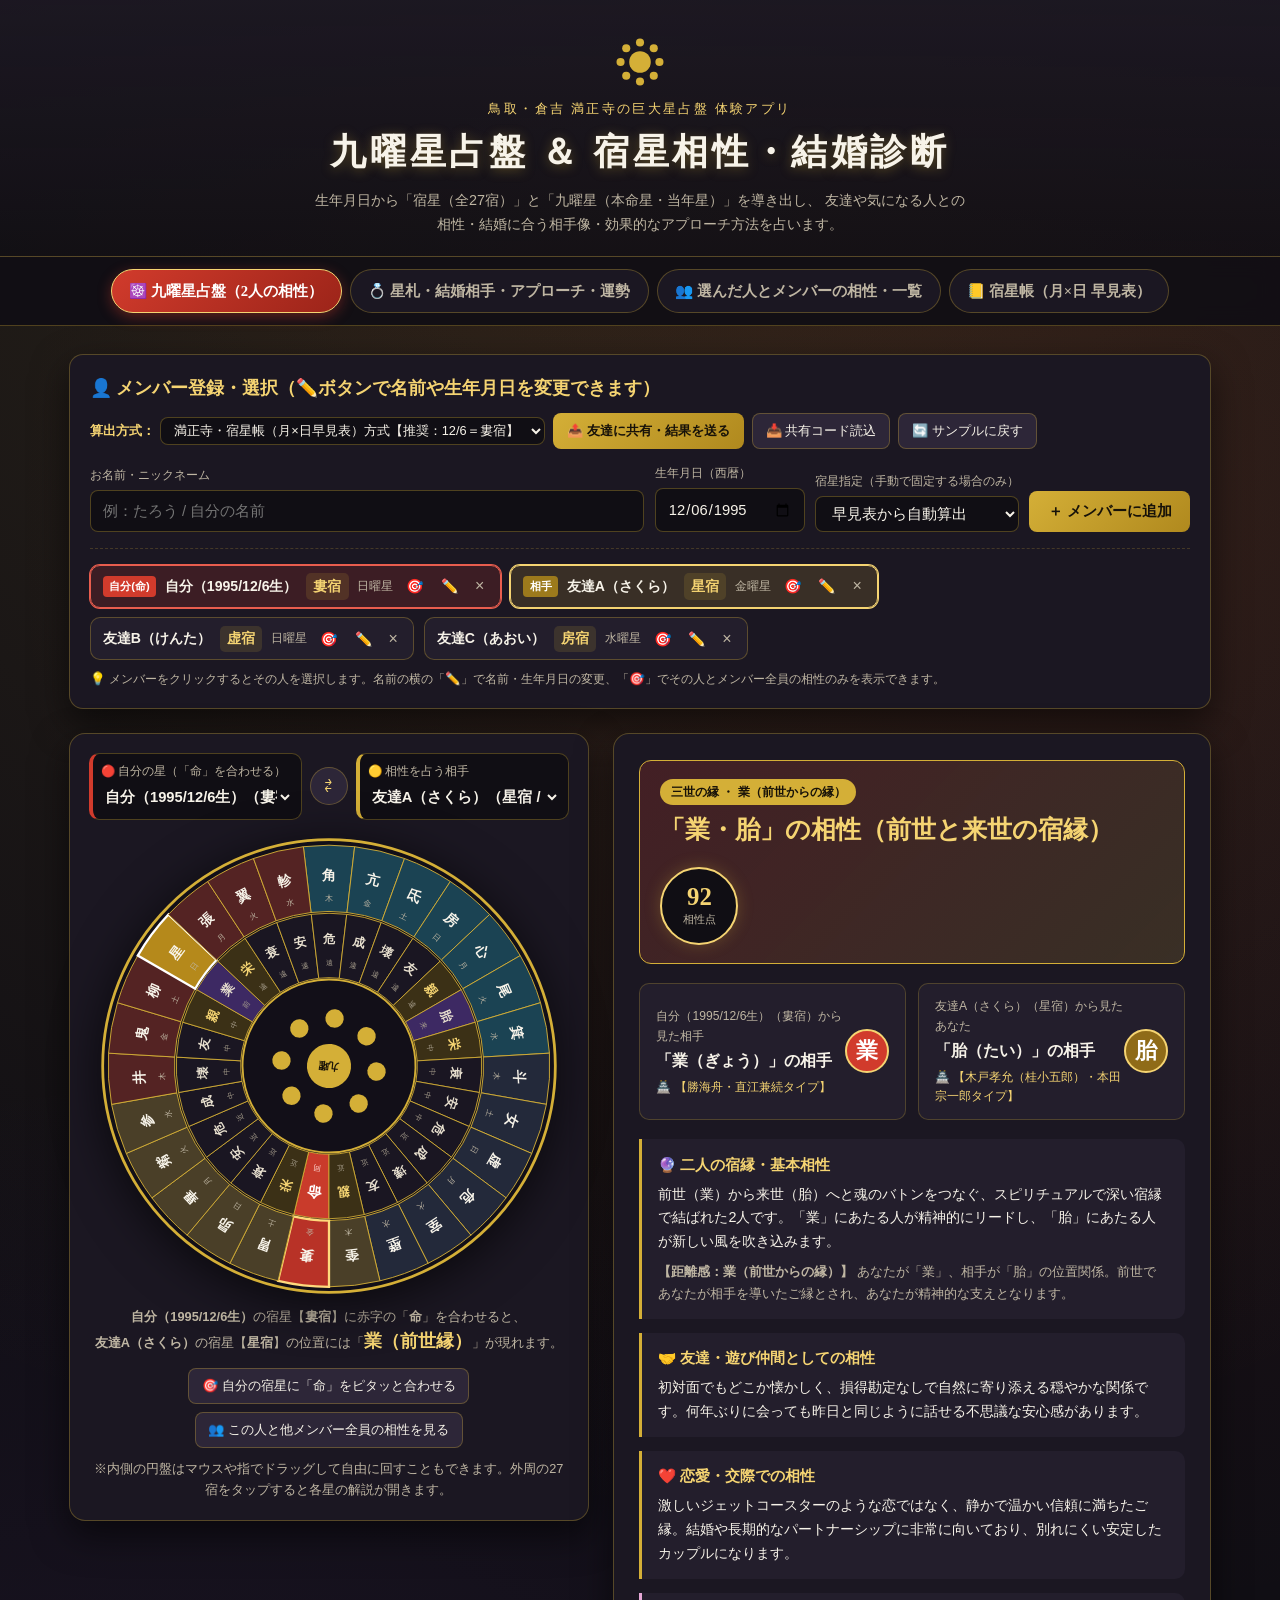
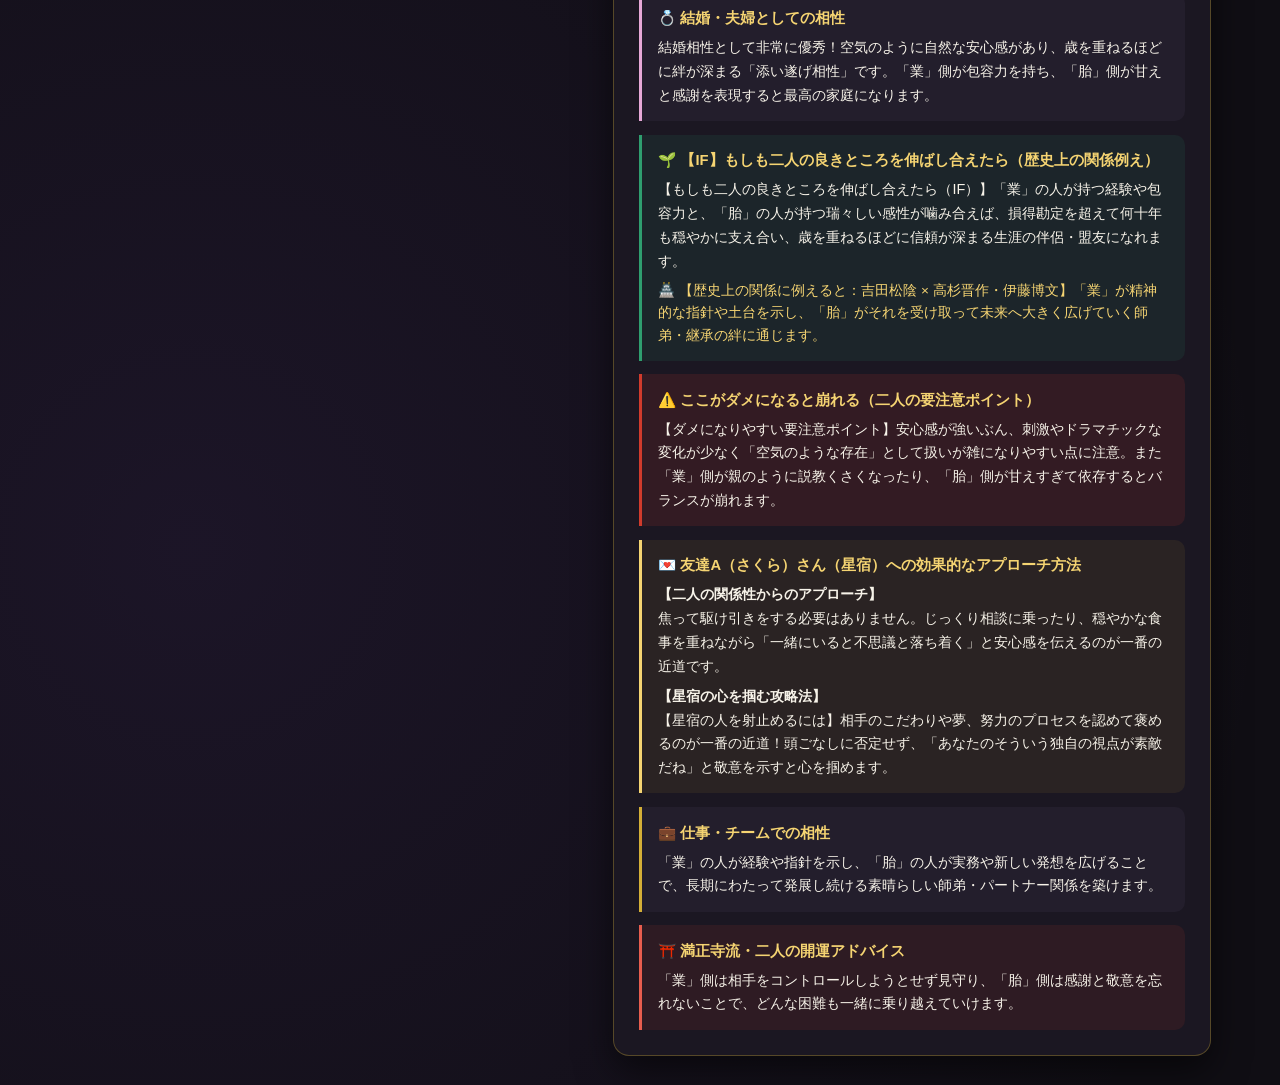
==== index.html @ 175d4960 "Restore grounded personality tone, add IF potential with historical figures, keep sharp flaw analysi" ====
<!DOCTYPE html>
<html lang="ja">
<head>
  <meta charset="UTF-8">
  <meta name="viewport" content="width=device-width, initial-scale=1.0">
  <title>満正寺式 九曜星占盤 ― 宿曜二十七宿・九曜星＆結婚・相性占い</title>
  <style id="kuyosei-core-styles">
:root {
  --bg-deep: #100e14;
  --bg-surface: #1b1722;
  --bg-card: #231e2c;
  --bg-elevated: #2d2638;
  --gold-bright: #f5d472;
  --gold-main: #d4af37;
  --gold-dim: #8f7222;
  --vermilion: #d13b2c;
  --vermilion-soft: #e85d4e;
  --jade: #2f9e6f;
  --indigo: #3b6fd1;
  --purple: #8452d1;
  --text-main: #f7f3e9;
  --text-muted: #bfb6a3;
  --border-gold: rgba(212, 175, 55, 0.32);
  --shadow-lg: 0 14px 36px rgba(0, 0, 0, 0.55);

  /* 星札（黄札）カラー */
  --kifuda-bg: #f6e299;
  --kifuda-bg-grad: linear-gradient(165deg, #faecaf 0%, #f1d372 52%, #e6c255 100%);
  --kifuda-ink: #24190e;
  --kifuda-red: #b52418;
  --kifuda-border: #8c6618;
}

*,
*::before,
*::after {
  box-sizing: border-box;
}

body {
  margin: 0;
  font-family: "Hiragino Mincho ProN", "Yu Mincho", "MS PMincho", "Noto Serif JP", serif;
  background-color: var(--bg-deep);
  background-image:
    radial-gradient(circle at 50% 0%, rgba(212, 175, 55, 0.14) 0%, transparent 55%),
    radial-gradient(circle at 85% 20%, rgba(209, 59, 44, 0.1) 0%, transparent 45%),
    radial-gradient(circle at 15% 80%, rgba(132, 82, 209, 0.1) 0%, transparent 45%);
  color: var(--text-main);
  line-height: 1.65;
  min-height: 100dvh;
}

button,
input,
select {
  font: inherit;
}

/* ヘッダー */
.site-header {
  text-align: center;
  padding: clamp(1.25rem, 3vw, 2.2rem) 1rem 1.2rem;
  border-bottom: 1px solid var(--border-gold);
  background: linear-gradient(180deg, rgba(27, 23, 34, 0.95), rgba(16, 14, 20, 0.85));
  position: relative;
}

.kuyo-crest {
  display: inline-flex;
  align-items: center;
  justify-content: center;
  width: 54px;
  height: 54px;
  margin-bottom: 0.4rem;
}

.site-subtitle {
  margin: 0;
  font-size: 0.82rem;
  letter-spacing: 0.18em;
  color: var(--gold-bright);
}

.site-title {
  margin: 0.25rem 0 0.4rem;
  font-size: clamp(1.45rem, 4vw, 2.25rem);
  letter-spacing: 0.1em;
  color: var(--text-main);
  text-shadow: 0 2px 12px rgba(212, 175, 55, 0.35);
}

.site-desc {
  margin: 0 auto;
  max-width: 660px;
  font-size: 0.9rem;
  color: var(--text-muted);
  font-family: "Hiragino Kaku Gothic ProN", "Yu Gothic", sans-serif;
}

/* ナビゲーションタブ */
.mode-nav {
  display: flex;
  justify-content: center;
  gap: 0.5rem;
  padding: 0.75rem 1rem;
  position: sticky;
  top: 0;
  z-index: 30;
  background: rgba(16, 14, 20, 0.9);
  backdrop-filter: blur(10px);
  border-bottom: 1px solid var(--border-gold);
  flex-wrap: wrap;
}

.tab-btn {
  appearance: none;
  border: 1px solid var(--border-gold);
  background: var(--bg-surface);
  color: var(--text-muted);
  padding: 0.55rem 1.1rem;
  border-radius: 999px;
  cursor: pointer;
  font-weight: 600;
  font-size: 0.92rem;
  transition: background-color 0.2s, color 0.2s, border-color 0.2s, transform 0.15s;
  display: inline-flex;
  align-items: center;
  gap: 0.4rem;
}

.tab-btn:hover {
  border-color: var(--gold-bright);
  color: var(--text-main);
}

.tab-btn.active {
  background: linear-gradient(135deg, var(--vermilion) 0%, #9c2419 100%);
  border-color: var(--gold-bright);
  color: #fff;
  box-shadow: 0 4px 14px rgba(209, 59, 44, 0.4);
}

/* メインコンテナ */
.main-container {
  max-width: 1200px;
  margin: 0 auto;
  padding: clamp(1rem, 2.5vw, 1.8rem);
  display: grid;
  gap: 1.5rem;
}

/* メンバー登録＆管理バー */
.members-panel {
  background: var(--bg-surface);
  border: 1px solid var(--border-gold);
  border-radius: 14px;
  padding: 1.15rem 1.25rem;
  box-shadow: var(--shadow-lg);
}

.panel-header {
  display: flex;
  justify-content: space-between;
  align-items: center;
  flex-wrap: wrap;
  gap: 0.6rem;
  margin-bottom: 0.9rem;
}

.panel-title {
  margin: 0;
  font-size: 1.12rem;
  color: var(--gold-bright);
  display: flex;
  align-items: center;
  gap: 0.5rem;
}

.panel-actions {
  display: flex;
  gap: 0.5rem;
  flex-wrap: wrap;
}

.btn-secondary {
  background: var(--bg-elevated);
  color: var(--text-main);
  border: 1px solid var(--border-gold);
  padding: 0.38rem 0.8rem;
  border-radius: 8px;
  font-size: 0.82rem;
  cursor: pointer;
  font-family: sans-serif;
  transition: background 0.2s, border-color 0.2s;
}

.btn-secondary:hover {
  background: rgba(212, 175, 55, 0.18);
  border-color: var(--gold-bright);
}

.add-member-form {
  display: flex;
  flex-wrap: wrap;
  gap: 0.65rem;
  align-items: flex-end;
  margin-bottom: 1rem;
  padding-bottom: 1rem;
  border-bottom: 1px dashed rgba(212, 175, 55, 0.22);
  font-family: sans-serif;
}

.field-group {
  display: flex;
  flex-direction: column;
  gap: 0.25rem;
}

.field-group label {
  font-size: 0.78rem;
  color: var(--text-muted);
}

.field-input {
  background: var(--bg-deep);
  border: 1px solid var(--border-gold);
  color: var(--text-main);
  padding: 0.5rem 0.75rem;
  border-radius: 8px;
  font-size: 0.92rem;
}

.field-input:focus {
  outline: 2px solid var(--gold-bright);
  border-color: transparent;
}

.btn-primary {
  background: linear-gradient(135deg, var(--gold-main) 0%, #b0891e 100%);
  color: #171209;
  font-weight: 700;
  border: none;
  padding: 0.54rem 1.15rem;
  border-radius: 8px;
  cursor: pointer;
  font-size: 0.92rem;
  transition: transform 0.15s, filter 0.2s;
}

.btn-primary:hover {
  filter: brightness(1.1);
}

.btn-primary:active {
  transform: scale(0.98);
}

/* 登録メンバーチップ一覧 */
.member-chips {
  display: flex;
  flex-wrap: wrap;
  gap: 0.6rem;
}

.member-chip {
  display: inline-flex;
  align-items: center;
  gap: 0.55rem;
  background: var(--bg-card);
  border: 1px solid var(--border-gold);
  border-radius: 10px;
  padding: 0.45rem 0.75rem;
  font-family: sans-serif;
  font-size: 0.88rem;
  cursor: pointer;
  transition: border-color 0.2s, background 0.2s, transform 0.15s;
}

.member-chip:hover {
  border-color: var(--gold-bright);
  transform: translateY(-1px);
}

.member-chip.selected-self {
  border-color: var(--vermilion-soft);
  background: rgba(209, 59, 44, 0.18);
  box-shadow: 0 0 0 1px var(--vermilion-soft);
}

.member-chip.selected-partner {
  border-color: var(--gold-bright);
  background: rgba(212, 175, 55, 0.16);
  box-shadow: 0 0 0 1px var(--gold-bright);
}

.chip-role-badge {
  font-size: 0.7rem;
  font-weight: 700;
  padding: 0.1rem 0.4rem;
  border-radius: 4px;
  color: #fff;
}

.chip-role-badge.self {
  background: var(--vermilion);
}

.chip-role-badge.partner {
  background: #9c7a1c;
}

.chip-shuku {
  font-family: serif;
  font-weight: 700;
  color: var(--gold-bright);
  background: rgba(212, 175, 55, 0.14);
  padding: 0.1rem 0.45rem;
  border-radius: 5px;
}

.chip-delete {
  background: transparent;
  border: none;
  color: var(--text-muted);
  cursor: pointer;
  padding: 0 0.2rem;
  font-size: 1rem;
  line-height: 1;
}

.chip-delete:hover {
  color: var(--vermilion-soft);
}

/* セクション表示切り替え */
.view-section {
  display: none;
}

.view-section.active {
  display: block;
}

/* 1. 九曜星占盤 ＆ 1対1相性 2カラムグリッド */
.wheel-compatibility-grid {
  display: grid;
  grid-template-columns: minmax(310px, 520px) 1fr;
  gap: 1.5rem;
  align-items: start;
}

@media (max-width: 920px) {
  .wheel-compatibility-grid {
    grid-template-columns: 1fr;
  }
}

/* 九曜星占盤カード */
.wheel-card {
  background: var(--bg-surface);
  border: 1px solid var(--border-gold);
  border-radius: 16px;
  padding: 1.2rem;
  box-shadow: var(--shadow-lg);
  text-align: center;
}

.pair-selector-bar {
  display: grid;
  grid-template-columns: 1fr auto 1fr;
  gap: 0.5rem;
  align-items: center;
  margin-bottom: 1rem;
  font-family: sans-serif;
}

.pair-box {
  background: var(--bg-deep);
  border: 1px solid var(--border-gold);
  border-radius: 10px;
  padding: 0.5rem;
  text-align: left;
}

.pair-box.self-box {
  border-left: 4px solid var(--vermilion);
}

.pair-box.partner-box {
  border-left: 4px solid var(--gold-main);
}

.pair-box label {
  display: block;
  font-size: 0.72rem;
  color: var(--text-muted);
  margin-bottom: 0.2rem;
}

.pair-box select {
  width: 100%;
  background: transparent;
  color: var(--text-main);
  border: none;
  font-weight: 700;
  font-size: 0.92rem;
  cursor: pointer;
}

.pair-box select option {
  background: var(--bg-surface);
  color: var(--text-main);
}

.swap-btn {
  background: var(--bg-elevated);
  border: 1px solid var(--border-gold);
  color: var(--gold-bright);
  width: 38px;
  height: 38px;
  border-radius: 50%;
  cursor: pointer;
  display: inline-flex;
  align-items: center;
  justify-content: center;
  font-size: 1.05rem;
  transition: transform 0.25s, background 0.2s;
}

.swap-btn:hover {
  transform: rotate(180deg);
  background: rgba(212, 175, 55, 0.2);
}

/* 巨大円盤 SVG コンテナ */
.senban-wrapper {
  position: relative;
  width: 100%;
  max-width: 460px;
  aspect-ratio: 1 / 1;
  margin: 0 auto;
  user-select: none;
  touch-action: none;
}

.senban-svg {
  width: 100%;
  height: 100%;
  display: block;
  filter: drop-shadow(0 8px 24px rgba(0, 0, 0, 0.65));
}

/* 内盤の回転（CSS Individual Transform Property `rotate`） */
#inner-sanku-wheel {
  transform-origin: 250px 250px;
  rotate: 0deg;
  transition: rotate 0.85s cubic-bezier(0.22, 1, 0.36, 1);
  cursor: grab;
}

#inner-sanku-wheel.dragging {
  transition: none;
  cursor: grabbing;
}

@media (prefers-reduced-motion: reduce) {
  #inner-sanku-wheel {
    transition: none;
  }
}

.wheel-hint {
  margin: 0.65rem 0 0;
  font-size: 0.8rem;
  color: var(--text-muted);
  font-family: sans-serif;
}

.wheel-controls {
  margin-top: 0.75rem;
  display: flex;
  justify-content: center;
  gap: 0.5rem;
  flex-wrap: wrap;
}

/* 相性診断結果カード */
.compat-result-card {
  background: var(--bg-surface);
  border: 1px solid var(--border-gold);
  border-radius: 16px;
  padding: clamp(1.1rem, 2.5vw, 1.6rem);
  box-shadow: var(--shadow-lg);
}

.compat-header-banner {
  border-radius: 12px;
  padding: 1.1rem 1.25rem;
  margin-bottom: 1.2rem;
  background: linear-gradient(135deg, rgba(209, 59, 44, 0.22), rgba(212, 175, 55, 0.16));
  border: 1px solid var(--gold-main);
  display: flex;
  justify-content: space-between;
  align-items: center;
  gap: 1rem;
  flex-wrap: wrap;
}

.compat-badge {
  display: inline-block;
  padding: 0.2rem 0.65rem;
  border-radius: 999px;
  font-size: 0.76rem;
  font-weight: 700;
  background: var(--gold-main);
  color: #161108;
  font-family: sans-serif;
  margin-bottom: 0.3rem;
}

.compat-main-title {
  margin: 0;
  font-size: clamp(1.2rem, 2.6vw, 1.55rem);
  color: var(--gold-bright);
}

.compat-score-circle {
  display: flex;
  flex-direction: column;
  align-items: center;
  justify-content: center;
  min-width: 78px;
  height: 78px;
  border-radius: 50%;
  background: var(--bg-deep);
  border: 2px solid var(--gold-bright);
  box-shadow: 0 0 16px rgba(212, 175, 55, 0.25);
}

.compat-score-num {
  font-size: 1.55rem;
  font-weight: 700;
  line-height: 1.1;
  color: var(--gold-bright);
}

.compat-score-label {
  font-size: 0.68rem;
  color: var(--text-muted);
  font-family: sans-serif;
}

/* 方向別の文字表示（自分→相手 / 相手→自分） */
.direction-boxes {
  display: grid;
  grid-template-columns: repeat(auto-fit, minmax(210px, 1fr));
  gap: 0.75rem;
  margin-bottom: 1.2rem;
}

.dir-box {
  background: var(--bg-card);
  border: 1px solid rgba(212, 175, 55, 0.25);
  border-radius: 10px;
  padding: 0.75rem 1rem;
  display: flex;
  align-items: center;
  justify-content: space-between;
  font-family: sans-serif;
}

.dir-char-seal {
  width: 44px;
  height: 44px;
  border-radius: 50%;
  background: var(--vermilion);
  color: #fff;
  font-family: serif;
  font-size: 1.35rem;
  font-weight: 700;
  display: flex;
  align-items: center;
  justify-content: center;
  border: 2px solid var(--gold-bright);
  flex-shrink: 0;
}

.compat-details-grid {
  display: grid;
  gap: 0.85rem;
  font-family: sans-serif;
}

.compat-detail-item {
  background: var(--bg-card);
  border-left: 3px solid var(--gold-main);
  border-radius: 0 10px 10px 0;
  padding: 0.85rem 1rem;
}

.compat-detail-item h4 {
  margin: 0 0 0.35rem;
  font-size: 0.92rem;
  color: var(--gold-bright);
  display: flex;
  align-items: center;
  gap: 0.4rem;
}

.compat-detail-item p {
  margin: 0;
  font-size: 0.9rem;
  color: var(--text-main);
}

/* 2. 満正寺の「星札（黄札）」＆ 九曜星（本命星・当年星）診断ビュー */
.kifuda-layout {
  display: grid;
  grid-template-columns: minmax(300px, 430px) 1fr;
  gap: 1.5rem;
  align-items: start;
}

@media (max-width: 860px) {
  .kifuda-layout {
    grid-template-columns: 1fr;
  }
}

/* 満正寺の黄札（星札）レプリカデザイン */
.kifuda-talisman {
  background: var(--kifuda-bg-grad);
  color: var(--kifuda-ink);
  border: 4px double var(--kifuda-border);
  border-radius: 10px;
  padding: 1.4rem 1.25rem;
  box-shadow:
    0 14px 32px rgba(0, 0, 0, 0.6),
    inset 0 0 0 2px rgba(181, 36, 24, 0.25);
  position: relative;
}

.kifuda-top-stamp {
  text-align: center;
  border-bottom: 2px solid var(--kifuda-red);
  padding-bottom: 0.75rem;
  margin-bottom: 1rem;
}

.kifuda-temple-label {
  font-size: 0.78rem;
  letter-spacing: 0.25em;
  color: var(--kifuda-red);
  font-weight: 700;
}

.kifuda-shuku-title {
  margin: 0.2rem 0;
  font-size: 2.3rem;
  letter-spacing: 0.15em;
  color: var(--kifuda-ink);
  font-weight: 900;
}

.kifuda-shuku-reading {
  font-size: 0.85rem;
  color: #59411b;
  letter-spacing: 0.1em;
}

.kifuda-meta-tags {
  display: flex;
  justify-content: center;
  gap: 0.45rem;
  flex-wrap: wrap;
  margin-top: 0.5rem;
  font-family: sans-serif;
}

.kifuda-tag {
  background: rgba(181, 36, 24, 0.12);
  border: 1px solid var(--kifuda-red);
  color: var(--kifuda-red);
  padding: 0.12rem 0.55rem;
  border-radius: 4px;
  font-size: 0.75rem;
  font-weight: 700;
}

.kifuda-catchphrase {
  text-align: center;
  font-weight: 700;
  font-size: 1rem;
  color: var(--kifuda-red);
  margin: 0.8rem 0 1rem;
  padding: 0.45rem;
  background: rgba(255, 255, 255, 0.45);
  border-radius: 6px;
}

.kifuda-section {
  margin-bottom: 0.9rem;
  padding-bottom: 0.75rem;
  border-bottom: 1px solid rgba(140, 102, 24, 0.3);
}

.kifuda-section:last-child {
  border-bottom: none;
  margin-bottom: 0;
  padding-bottom: 0;
}

.kifuda-section h4 {
  margin: 0 0 0.3rem;
  font-size: 0.92rem;
  color: var(--kifuda-red);
  letter-spacing: 0.06em;
}

.kifuda-section p {
  margin: 0;
  font-size: 0.88rem;
  line-height: 1.6;
  font-family: sans-serif;
}

/* 九曜星（本命星・当年星）＆ 9年運気バイオリズムカード */
.kuyosei-fortune-panel {
  display: grid;
  gap: 1.2rem;
}

.kuyo-box-card {
  background: var(--bg-surface);
  border: 1px solid var(--border-gold);
  border-radius: 14px;
  padding: 1.25rem;
  box-shadow: var(--shadow-lg);
}

.tonen-hero {
  display: flex;
  align-items: center;
  gap: 1.1rem;
  padding: 1rem;
  border-radius: 12px;
  background: var(--bg-card);
  border: 1px solid var(--border-gold);
  margin: 0.75rem 0 1rem;
  flex-wrap: wrap;
}

.tonen-orb {
  width: 68px;
  height: 68px;
  border-radius: 50%;
  display: flex;
  flex-direction: column;
  align-items: center;
  justify-content: center;
  color: #fff;
  font-weight: 700;
  border: 2px solid var(--gold-bright);
  box-shadow: 0 0 20px rgba(0, 0, 0, 0.5);
  flex-shrink: 0;
}

.cycle-table {
  width: 100%;
  border-collapse: collapse;
  font-family: sans-serif;
  font-size: 0.85rem;
  margin-top: 0.75rem;
}

.cycle-table th,
.cycle-table td {
  padding: 0.5rem 0.65rem;
  border-bottom: 1px solid rgba(212, 175, 55, 0.16);
  text-align: left;
}

.cycle-table tr.current-year-row {
  background: rgba(212, 175, 55, 0.18);
  font-weight: 700;
}

/* 3. 友達グループ相性マトリクス＆ベストペアランキング */
.matrix-card {
  background: var(--bg-surface);
  border: 1px solid var(--border-gold);
  border-radius: 16px;
  padding: 1.3rem;
  box-shadow: var(--shadow-lg);
}

.table-scroll-container {
  overflow-x: auto;
  margin-top: 1rem;
  border-radius: 10px;
  border: 1px solid var(--border-gold);
}

.matrix-table {
  width: 100%;
  border-collapse: collapse;
  font-family: sans-serif;
  font-size: 0.86rem;
  min-width: 480px;
}

.matrix-table th,
.matrix-table td {
  border: 1px solid rgba(212, 175, 55, 0.22);
  padding: 0.6rem 0.5rem;
  text-align: center;
}

.matrix-table th {
  background: var(--bg-elevated);
  color: var(--gold-bright);
}

.matrix-cell-btn {
  width: 100%;
  background: var(--bg-card);
  border: 1px solid transparent;
  color: var(--text-main);
  border-radius: 6px;
  padding: 0.4rem 0.3rem;
  cursor: pointer;
  transition: transform 0.12s, border-color 0.2s;
  display: flex;
  flex-direction: column;
  align-items: center;
  gap: 0.15rem;
}

.matrix-cell-btn:hover {
  border-color: var(--gold-bright);
  transform: scale(1.04);
}

.ranking-grid {
  display: grid;
  grid-template-columns: repeat(auto-fill, minmax(270px, 1fr));
  gap: 0.9rem;
  margin-top: 1rem;
}

.ranking-item {
  background: var(--bg-card);
  border: 1px solid var(--border-gold);
  border-radius: 12px;
  padding: 0.9rem 1rem;
  cursor: pointer;
  transition: border-color 0.2s, transform 0.15s;
  font-family: sans-serif;
}

.ranking-item:hover {
  border-color: var(--gold-bright);
  transform: translateY(-2px);
}

/* モーダルダイアログ (<dialog>) */
dialog.app-dialog {
  background: var(--bg-surface);
  color: var(--text-main);
  border: 2px solid var(--gold-main);
  border-radius: 16px;
  padding: 1.4rem;
  max-width: 680px;
  width: min(92vw, 680px);
  max-height: 85dvh;
  overflow-y: auto;
  box-shadow: 0 24px 60px rgba(0, 0, 0, 0.8);
}

dialog.app-dialog::backdrop {
  background: rgba(8, 6, 12, 0.75);
  backdrop-filter: blur(4px);
}

.toast-banner {
  position: fixed;
  bottom: 1.2rem;
  right: 1.2rem;
  background: var(--gold-main);
  color: #161108;
  font-weight: 700;
  font-family: sans-serif;
  padding: 0.65rem 1.1rem;
  border-radius: 999px;
  box-shadow: var(--shadow-lg);
  z-index: 100;
  opacity: 0;
  pointer-events: none;
  transform: translateY(10px);
  transition: opacity 0.25s, transform 0.25s;
}

.toast-banner.show {
  opacity: 1;
  transform: translateY(0);
}

/* メンバー編集ボタン＆チップ操作 */
.chip-edit {
  background: transparent;
  border: none;
  color: var(--text-muted);
  cursor: pointer;
  padding: 0 0.25rem;
  font-size: 0.88rem;
  line-height: 1;
  transition: color 0.15s, transform 0.15s;
}

.chip-edit:hover {
  color: var(--gold-bright);
  transform: scale(1.15);
}

/* 選んだ人とメンバー全員の相性（1対Nフォーカス表示） */
.focus-filter-bar {
  display: flex;
  flex-wrap: wrap;
  align-items: center;
  justify-content: space-between;
  gap: 0.85rem;
  padding: 1rem 1.2rem;
  background: linear-gradient(135deg, rgba(209, 59, 44, 0.16), rgba(212, 175, 55, 0.12));
  border: 1px solid var(--gold-main);
  border-radius: 14px;
  margin-bottom: 1.4rem;
  font-family: sans-serif;
}

.focus-mode-toggle {
  display: inline-flex;
  background: var(--bg-deep);
  border: 1px solid var(--border-gold);
  border-radius: 999px;
  padding: 0.2rem;
  gap: 0.2rem;
}

.mode-pill-btn {
  appearance: none;
  border: none;
  background: transparent;
  color: var(--text-muted);
  padding: 0.4rem 0.9rem;
  border-radius: 999px;
  font-size: 0.82rem;
  font-weight: 700;
  cursor: pointer;
  transition: background 0.2s, color 0.2s;
}

.mode-pill-btn.active {
  background: var(--gold-main);
  color: #171209;
}

.focus-cards-grid {
  display: grid;
  grid-template-columns: repeat(auto-fill, minmax(330px, 1fr));
  gap: 1.1rem;
  margin-top: 1rem;
}

.focus-compat-card {
  background: var(--bg-card);
  border: 1px solid var(--border-gold);
  border-radius: 14px;
  padding: 1.15rem;
  display: flex;
  flex-direction: column;
  gap: 0.7rem;
  font-family: sans-serif;
  transition: border-color 0.2s, transform 0.15s;
}

.focus-compat-card:hover {
  border-color: var(--gold-bright);
  transform: translateY(-2px);
}

.focus-card-header {
  display: flex;
  justify-content: space-between;
  align-items: center;
  gap: 0.6rem;
  border-bottom: 1px solid rgba(212, 175, 55, 0.2);
  padding-bottom: 0.65rem;
}

.focus-section-mini {
  background: rgba(16, 14, 20, 0.55);
  border-left: 3px solid var(--gold-main);
  border-radius: 0 8px 8px 0;
  padding: 0.55rem 0.75rem;
  font-size: 0.84rem;
}

.focus-section-mini strong {
  color: var(--gold-bright);
  display: block;
  margin-bottom: 0.15rem;
  font-size: 0.8rem;
}

/* 結婚相性ベスト宿バッジ */
.best-shuku-badges {
  display: flex;
  flex-wrap: wrap;
  gap: 0.45rem;
  margin-top: 0.5rem;
}

.best-shuku-pill {
  display: inline-flex;
  align-items: center;
  gap: 0.3rem;
  background: rgba(212, 175, 55, 0.15);
  border: 1px solid var(--gold-main);
  color: var(--text-main);
  padding: 0.25rem 0.65rem;
  border-radius: 999px;
  font-size: 0.8rem;
  cursor: pointer;
  transition: background 0.15s, transform 0.15s;
}

.best-shuku-pill:hover {
  background: rgba(212, 175, 55, 0.3);
  transform: translateY(-1px);
}

.best-shuku-pill.has-friend {
  background: rgba(209, 59, 44, 0.28);
  border-color: var(--gold-bright);
  font-weight: 700;
}

</style>
  <link rel="stylesheet" href="styles.css">
  <script src="astrology-data.js" defer></script>
  <script src="app.js" defer></script>
</head>
<body>
  <!-- ヘッダー -->
  <header class="site-header">
    <div class="kuyo-crest" aria-hidden="true">
      <svg viewBox="0 0 100 100" width="54" height="54">
        <circle cx="50" cy="50" r="20" fill="#d4af37" />
        <circle cx="50" cy="14" r="7.5" fill="#d4af37" />
        <circle cx="75.5" cy="24.5" r="7.5" fill="#d4af37" />
        <circle cx="86" cy="50" r="7.5" fill="#d4af37" />
        <circle cx="75.5" cy="75.5" r="7.5" fill="#d4af37" />
        <circle cx="50" cy="86" r="7.5" fill="#d4af37" />
        <circle cx="24.5" cy="75.5" r="7.5" fill="#d4af37" />
        <circle cx="14" cy="50" r="7.5" fill="#d4af37" />
        <circle cx="24.5" cy="24.5" r="7.5" fill="#d4af37" />
      </svg>
    </div>
    <p class="site-subtitle">鳥取・倉吉 満正寺の巨大星占盤 体験アプリ</p>
    <h1 class="site-title">九曜星占盤 ＆ 宿星相性・結婚診断</h1>
    <p class="site-desc">
      生年月日から「宿星（全27宿）」と「九曜星（本命星・当年星）」を導き出し、
      友達や気になる人との相性・結婚に合う相手像・効果的なアプローチ方法を占います。
    </p>
  </header>

  <!-- モード切り替えナビゲーション -->
  <nav class="mode-nav" aria-label="占いモード切替">
    <button type="button" class="tab-btn active" data-target="tab-wheel">
      ☸️ 九曜星占盤（2人の相性）
    </button>
    <button type="button" class="tab-btn" data-target="tab-kifuda">
      💍 星札・結婚相手・アプローチ・運勢
    </button>
    <button type="button" class="tab-btn" data-target="tab-matrix">
      👥 選んだ人とメンバーの相性・一覧
    </button>
    <button type="button" class="tab-btn" data-target="tab-shukuseicho">
      📒 宿星帳（月×日 早見表）
    </button>
  </nav>

  <main class="main-container">
    <!-- メンバー（自分＋友達）登録・管理パネル -->
    <section class="members-panel" aria-label="占うメンバーの登録と選択">
      <div class="panel-header">
        <h2 class="panel-title">👤 メンバー登録・選択（✏️ボタンで名前や生年月日を変更できます）</h2>
        <div class="panel-actions">
          <div style="display:inline-flex;align-items:center;gap:0.35rem;font-family:sans-serif;font-size:0.8rem;">
            <label for="calc-mode-select" style="color:var(--gold-bright);font-weight:700;">算出方式：</label>
            <select id="calc-mode-select" class="field-input" style="padding:0.3rem 0.55rem;font-size:0.8rem;">
              <option value="manshoji_table">満正寺・宿星帳（月×日早見表）方式【推奨：12/6＝婁宿】</option>
              <option value="lunar_jp">旧暦換算方式（日本標準時・旧暦月日）</option>
            </select>
          </div>
          <button type="button" id="share-url-btn" class="btn-primary" style="padding:0.38rem 0.9rem;font-size:0.82rem;">
            📤 友達に共有・結果を送る
          </button>
          <button type="button" id="import-code-open-btn" class="btn-secondary">
            📥 共有コード読込
          </button>
          <button type="button" id="reset-sample-btn" class="btn-secondary">
            🔄 サンプルに戻す
          </button>
        </div>
      </div>

      <form id="add-member-form" class="add-member-form">
        <div class="field-group" style="flex: 1; min-width: 160px;">
          <label for="member-name-input">お名前・ニックネーム</label>
          <input
            type="text"
            id="member-name-input"
            class="field-input"
            placeholder="例：たろう / 自分の名前"
            required
          >
        </div>

        <div class="field-group">
          <label for="member-birth-input">生年月日（西暦）</label>
          <input
            type="date"
            id="member-birth-input"
            class="field-input"
            value="1995-12-06"
            required
          >
        </div>

        <div class="field-group">
          <label for="member-shuku-override">宿星指定（手動で固定する場合のみ）</label>
          <select id="member-shuku-override" class="field-input"></select>
        </div>

        <button type="submit" class="btn-primary">＋ メンバーに追加</button>
      </form>

      <div id="member-chips-container" class="member-chips"></div>
      <p style="margin:0.55rem 0 0;font-size:0.78rem;color:var(--text-muted);font-family:sans-serif;">
        💡 メンバーをクリックするとその人を選択します。名前の横の「✏️」で名前・生年月日の変更、「🎯」でその人とメンバー全員の相性のみを表示できます。
      </p>
    </section>

    <!-- タブ1：巨大「九曜星占盤」＆ 1対1の相性占い -->
    <section id="tab-wheel" class="view-section active" aria-label="九曜星占盤と1対1相性占い">
      <div class="wheel-compatibility-grid">
        <!-- 左カラム：インタラクティブ九曜星占盤 -->
        <div class="wheel-card">
          <div class="pair-selector-bar">
            <div class="pair-box self-box">
              <label for="self-member-select">🔴 自分の星（「命」を合わせる）</label>
              <select id="self-member-select"></select>
            </div>

            <button
              type="button"
              id="swap-pair-btn"
              class="swap-btn"
              title="自分と相手の立場を入れ替える"
              aria-label="自分と相手を入れ替え"
            >
              ⇄
            </button>

            <div class="pair-box partner-box">
              <label for="partner-member-select">🟡 相性を占う相手</label>
              <select id="partner-member-select"></select>
            </div>
          </div>

          <div class="senban-wrapper">
            <svg
              id="senban-svg"
              class="senban-svg"
              viewBox="0 0 500 500"
              role="img"
              aria-label="満正寺式 九曜星占盤（外周27宿と内周の三九の秘法回転盤）"
            >
              <!-- 外枠装飾 -->
              <circle cx="250" cy="250" r="246" fill="#120f18" stroke="#d4af37" stroke-width="3" />
              <!-- 外周固定リング：27宿 -->
              <g id="outer-shuku-ring"></g>
              <!-- 内周回転リング：三九の秘法（命・栄・衰・安・危・成・壊・友・親・業・胎） -->
              <g id="inner-sanku-wheel"></g>
            </svg>
          </div>

          <p id="wheel-pair-status" class="wheel-hint"></p>

          <div class="wheel-controls">
            <button type="button" id="realign-wheel-btn" class="btn-secondary">
              🎯 自分の宿星に「命」をピタッと合わせる
            </button>
            <button type="button" id="jump-focus-from-wheel-btn" class="btn-secondary">
              👥 この人と他メンバー全員の相性を見る
            </button>
          </div>
          <p class="wheel-hint">
            ※内側の円盤はマウスや指でドラッグして自由に回すこともできます。外周の27宿をタップすると各星の解説が開きます。
          </p>
        </div>

        <!-- 右カラム：相性判定の詳細解説 -->
        <div id="compat-result-container" class="compat-result-card"></div>
      </div>
    </section>

    <!-- タブ2：個人の「星札（黄札）」・結婚相手・アプローチ法 ＆ 九曜星診断 -->
    <section id="tab-kifuda" class="view-section" aria-label="星札と結婚・本命星・当年星の個人診断">
      <div style="margin-bottom:1rem;display:flex;align-items:center;justify-content:space-between;gap:0.75rem;flex-wrap:wrap;font-family:sans-serif;">
        <div style="display:flex;align-items:center;gap:0.75rem;flex-wrap:wrap;">
          <label for="single-member-select" style="font-weight:700;color:var(--gold-bright);">
            📜 診断・結婚・アプローチを表示するメンバー：
          </label>
          <select id="single-member-select" class="field-input" style="min-width:260px;"></select>
        </div>
        <button type="button" id="edit-selected-member-btn" class="btn-secondary">
          ✏️ このメンバーの名前・生年月日を変更
        </button>
      </div>

      <div class="kifuda-layout">
        <!-- 左：満正寺地蔵堂の星札（黄札）イメージ -->
        <div id="kifuda-card-container"></div>

        <!-- 右：結婚相手・アプローチ法 ＆ 九曜星（当年星・本命星） -->
        <div id="kuyosei-detail-container" class="kuyosei-fortune-panel"></div>
      </div>
    </section>

    <!-- タブ3：選んだ人とメンバーの相性のみ表示 ＆ グループ全体相性表 -->
    <section id="tab-matrix" class="view-section" aria-label="選んだ人とメンバーの相性および全体一覧">
      <!-- フィルター・表示切替バー -->
      <div class="focus-filter-bar">
        <div style="display:flex;align-items:center;gap:0.65rem;flex-wrap:wrap;">
          <label for="focus-member-select" style="font-weight:700;color:var(--gold-bright);font-size:0.95rem;">
            🎯 基準にするメンバー：
          </label>
          <select id="focus-member-select" class="field-input" style="min-width:240px;font-weight:700;"></select>
        </div>

        <div class="focus-mode-toggle" role="group" aria-label="表示範囲の切り替え">
          <button type="button" id="mode-focus-only-btn" class="mode-pill-btn active">
            🎯 選んだ人とメンバーの相性のみ
          </button>
          <button type="button" id="mode-all-pairs-btn" class="mode-pill-btn">
            🏆 全員の総当たり表・ランキング
          </button>
        </div>
      </div>

      <!-- 1対N（選んだ人と他のメンバー全員の相性のみ表示）ビュー -->
      <div id="focus-compat-section" class="matrix-card">
        <div id="focus-compat-header"></div>
        <div id="focus-compat-grid" class="focus-cards-grid"></div>
      </div>

      <!-- 全員総当たりビュー（切り替え時のみ表示） -->
      <div id="all-pairs-section" style="display:none;">
        <div class="matrix-card" style="margin-bottom:1.5rem;">
          <h3 style="margin:0 0 0.35rem;color:var(--gold-bright);font-size:1.25rem;">
            🏆 友達グループ ベストペア相性ランキング（全組み合わせ）
          </h3>
          <p style="margin:0;font-size:0.86rem;color:var(--text-muted);font-family:sans-serif;">
            登録されているメンバー全員の組み合わせを相性スコア順にランキング！カードをクリックすると九曜星占盤で詳細を見られます。
          </p>
          <div id="group-ranking-container" class="ranking-grid"></div>
        </div>

        <div class="matrix-card">
          <h3 style="margin:0 0 0.35rem;color:var(--gold-bright);font-size:1.25rem;">
            📊 全員総当たり「三九の秘法」相性マトリクス表
          </h3>
          <p style="margin:0;font-size:0.86rem;color:var(--text-muted);font-family:sans-serif;">
            縦軸の「自分」の星に「命」を合わせたとき、横軸の「相手」の星に出る文字（栄・親・友・衰・安・壊・危・成・命・業・胎）の一覧です。
          </p>
          <div id="group-matrix-container"></div>
        </div>
      </div>
    </section>

    <!-- タブ4：宿星帳（12ヶ月×31日 宿星早見表マトリクス） -->
    <section id="tab-shukuseicho" class="view-section" aria-label="宿星帳（月×日 早見表）">
      <div class="matrix-card">
        <h3 style="margin:0 0 0.35rem;color:var(--gold-bright);font-size:1.25rem;">
          📒 宿星帳（月宿傍通暦 12ヶ月×31日 早見表）
        </h3>
        <p style="margin:0;font-size:0.86rem;color:var(--text-muted);font-family:sans-serif;">
          生まれた「月（横軸）」と「日（縦軸）」が交差するマスから宿星（全27宿）を調べる早見表です（例：<strong>12月 × 6日 ＝ 婁宿</strong>）。マスをクリックするとその宿星の解説が開きます。
        </p>
        <div id="shukuseicho-table-container"></div>
      </div>
    </section>
  </main>

  <!-- 27宿クイック解説モーダル (<dialog>) -->
  <dialog id="shuku-quick-dialog" class="app-dialog" closedby="any">
    <div id="shuku-dialog-body"></div>
    <div style="margin-top:1.2rem;text-align:right;">
      <button type="button" id="close-dialog-btn" class="btn-primary">閉じる</button>
    </div>
  </dialog>

  <!-- メンバー名前・生年月日編集モーダル (<dialog>) -->
  <dialog id="edit-member-dialog" class="app-dialog" closedby="any">
    <h3 style="margin:0 0 1rem;color:var(--gold-bright);">✏️ メンバー情報の変更</h3>
    <form id="edit-member-form" style="display:grid;gap:0.9rem;font-family:sans-serif;">
      <input type="hidden" id="edit-member-id">
      <div class="field-group">
        <label for="edit-member-name">お名前・ニックネーム</label>
        <input type="text" id="edit-member-name" class="field-input" required>
      </div>
      <div class="field-group">
        <label for="edit-member-birth">生年月日（西暦）</label>
        <input type="date" id="edit-member-birth" class="field-input" required>
      </div>
      <div class="field-group">
        <label for="edit-member-shuku">宿星指定（手動で固定する場合のみ）</label>
        <select id="edit-member-shuku" class="field-input"></select>
      </div>
      <div style="display:flex;justify-content:flex-end;gap:0.6rem;margin-top:0.4rem;">
        <button type="button" id="cancel-edit-member-btn" class="btn-secondary">キャンセル</button>
        <button type="submit" class="btn-primary">保存する</button>
      </div>
    </form>
  </dialog>

  <!-- 友達への共有・結果テキスト送信・単一HTML書き出しモーダル (<dialog>) -->
  <dialog id="share-dialog" class="app-dialog" closedby="any">
    <h3 style="margin:0 0 0.6rem;color:var(--gold-bright);">📤 友達への共有・診断結果の送信メニュー</h3>
    <div id="share-file-protocol-notice" style="display:none;background:rgba(209,59,44,0.18);border:1px solid var(--vermilion-soft);border-radius:10px;padding:0.75rem 0.9rem;margin-bottom:1rem;font-family:sans-serif;font-size:0.84rem;">
      <strong>⚠️ 現在お使いのパソコン内のファイル（<code>file://</code>）として開いています</strong><br>
      このままアドレスバーのURLをLINE等で送っても、他の人のスマホやPCからは開けません。<br>
      以下の<strong>① 診断結果テキストをコピーして送る</strong>、または<strong>② メンバー入り1ファイルHTMLを保存して送る</strong>、または<strong>③ Webに無料公開してURL化する</strong>方法をご利用ください。
    </div>

    <div style="display:grid;gap:1rem;font-family:sans-serif;">
      <!-- 方法1：LINEやチャットにそのまま貼れる診断結果テキスト -->
      <div class="compat-detail-item" style="border-left-color:var(--gold-bright);">
        <h4>① 📋 LINE・Discord等にそのまま貼れる「診断結果まとめテキスト」をコピー（一番手軽！）</h4>
        <p style="font-size:0.82rem;color:var(--text-muted);margin-bottom:0.5rem;">
          選んだ人の「宿星・今年の九曜星・結婚観」と「メンバー全員との相性ランキング」をテキストとしてコピーします。URLが開けない相手にもそのままLINEやチャットで送れます！
        </p>
        <div style="display:flex;align-items:center;gap:0.5rem;margin-bottom:0.5rem;flex-wrap:wrap;">
          <label for="share-focus-member-select" style="font-size:0.8rem;color:var(--gold-bright);font-weight:700;">だれの結果テキストを作る：</label>
          <select id="share-focus-member-select" class="field-input" style="padding:0.3rem 0.6rem;font-size:0.85rem;"></select>
        </div>
        <textarea id="share-summary-textarea" class="field-input" rows="7" style="width:100%;font-size:0.8rem;margin-bottom:0.5rem;line-height:1.5;" readonly></textarea>
        <button type="button" id="copy-summary-text-btn" class="btn-primary" style="width:100%;">
          📋 診断結果テキストをコピーする（LINE等にそのまま貼り付け可能）
        </button>
      </div>

      <!-- 方法2：メンバーデータ埋め込み済みの1ファイルHTMLをダウンロード -->
      <div class="compat-detail-item" style="border-left-color:var(--jade);">
        <h4>② 📦 登録メンバー入り「単一HTMLファイル」をダウンロードして友達に送る</h4>
        <p style="font-size:0.82rem;color:var(--text-muted);margin-bottom:0.5rem;">
          デザイン・星データ・現在登録したメンバー全員のデータを<strong>たった1個のHTMLファイル</strong>にまとめて保存します。このファイルをLINEやDiscordで送れば、友達が開くだけで同じメンバーで遊べます。
        </p>
        <button type="button" id="download-standalone-html-btn" class="btn-secondary" style="width:100%;font-weight:700;border-color:var(--gold-bright);color:var(--gold-bright);">
          📥 メンバー入り単一HTMLファイル（.html）を保存する
        </button>
      </div>

      <!-- 方法3：共有コードのコピー＆貼り付け読み込み -->
      <div class="compat-detail-item" style="border-left-color:var(--indigo);">
        <h4>③ 🔑 メンバー共有コード（コピー＆貼り付けでメンバー復元）</h4>
        <div style="display:flex;gap:0.45rem;margin-bottom:0.55rem;">
          <input type="text" id="share-code-output" class="field-input" style="flex:1;font-size:0.8rem;" readonly>
          <button type="button" id="copy-share-code-btn" class="btn-secondary">コードコピー</button>
        </div>
        <div style="display:flex;gap:0.45rem;">
          <input type="text" id="share-code-input" class="field-input" style="flex:1;font-size:0.8rem;" placeholder="友達から受け取った共有コード（またはURL）をここに貼り付け">
          <button type="button" id="apply-share-code-btn" class="btn-primary">読み込む</button>
        </div>
      </div>

      <!-- 方法4：Web公開URL（Webサーバー上で開いている場合） -->
      <div class="compat-detail-item">
        <h4>④ 🌐 Web公開用URL（Netlify DropやGitHub Pages等にアップした場合に有効）</h4>
        <p style="font-size:0.8rem;color:var(--text-muted);margin-bottom:0.4rem;">
          ※スマホへURLだけで送りたい場合は、<a href="https://app.netlify.com/drop" target="_blank" rel="noopener" style="color:var(--gold-bright);">Netlify Drop</a> 等にこの <code>kuyosei-app</code> フォルダをドラッグ＆ドロップすると無料の <code>https://...</code> URLが作れます。
        </p>
        <div style="display:flex;gap:0.45rem;">
          <input type="text" id="share-url-output" class="field-input" style="flex:1;font-size:0.8rem;" readonly>
          <button type="button" id="copy-web-url-btn" class="btn-secondary">URLコピー</button>
        </div>
      </div>
    </div>

    <div style="margin-top:1.1rem;text-align:right;">
      <button type="button" id="close-share-dialog-btn" class="btn-secondary">閉じる</button>
    </div>
  </dialog>

  <!-- トースト通知 -->
  <div id="toast-banner" class="toast-banner" role="status" aria-live="polite"></div>
</body>
</html>
---- styles.css ----
:root {
  --bg-deep: #100e14;
  --bg-surface: #1b1722;
  --bg-card: #231e2c;
  --bg-elevated: #2d2638;
  --gold-bright: #f5d472;
  --gold-main: #d4af37;
  --gold-dim: #8f7222;
  --vermilion: #d13b2c;
  --vermilion-soft: #e85d4e;
  --jade: #2f9e6f;
  --indigo: #3b6fd1;
  --purple: #8452d1;
  --text-main: #f7f3e9;
  --text-muted: #bfb6a3;
  --border-gold: rgba(212, 175, 55, 0.32);
  --shadow-lg: 0 14px 36px rgba(0, 0, 0, 0.55);

  /* 星札（黄札）カラー */
  --kifuda-bg: #f6e299;
  --kifuda-bg-grad: linear-gradient(165deg, #faecaf 0%, #f1d372 52%, #e6c255 100%);
  --kifuda-ink: #24190e;
  --kifuda-red: #b52418;
  --kifuda-border: #8c6618;
}

*,
*::before,
*::after {
  box-sizing: border-box;
}

body {
  margin: 0;
  font-family: "Hiragino Mincho ProN", "Yu Mincho", "MS PMincho", "Noto Serif JP", serif;
  background-color: var(--bg-deep);
  background-image:
    radial-gradient(circle at 50% 0%, rgba(212, 175, 55, 0.14) 0%, transparent 55%),
    radial-gradient(circle at 85% 20%, rgba(209, 59, 44, 0.1) 0%, transparent 45%),
    radial-gradient(circle at 15% 80%, rgba(132, 82, 209, 0.1) 0%, transparent 45%);
  color: var(--text-main);
  line-height: 1.65;
  min-height: 100dvh;
}

button,
input,
select {
  font: inherit;
}

/* ヘッダー */
.site-header {
  text-align: center;
  padding: clamp(1.25rem, 3vw, 2.2rem) 1rem 1.2rem;
  border-bottom: 1px solid var(--border-gold);
  background: linear-gradient(180deg, rgba(27, 23, 34, 0.95), rgba(16, 14, 20, 0.85));
  position: relative;
}

.kuyo-crest {
  display: inline-flex;
  align-items: center;
  justify-content: center;
  width: 54px;
  height: 54px;
  margin-bottom: 0.4rem;
}

.site-subtitle {
  margin: 0;
  font-size: 0.82rem;
  letter-spacing: 0.18em;
  color: var(--gold-bright);
}

.site-title {
  margin: 0.25rem 0 0.4rem;
  font-size: clamp(1.45rem, 4vw, 2.25rem);
  letter-spacing: 0.1em;
  color: var(--text-main);
  text-shadow: 0 2px 12px rgba(212, 175, 55, 0.35);
}

.site-desc {
  margin: 0 auto;
  max-width: 660px;
  font-size: 0.9rem;
  color: var(--text-muted);
  font-family: "Hiragino Kaku Gothic ProN", "Yu Gothic", sans-serif;
}

/* ナビゲーションタブ */
.mode-nav {
  display: flex;
  justify-content: center;
  gap: 0.5rem;
  padding: 0.75rem 1rem;
  position: sticky;
  top: 0;
  z-index: 30;
  background: rgba(16, 14, 20, 0.9);
  backdrop-filter: blur(10px);
  border-bottom: 1px solid var(--border-gold);
  flex-wrap: wrap;
}

.tab-btn {
  appearance: none;
  border: 1px solid var(--border-gold);
  background: var(--bg-surface);
  color: var(--text-muted);
  padding: 0.55rem 1.1rem;
  border-radius: 999px;
  cursor: pointer;
  font-weight: 600;
  font-size: 0.92rem;
  transition: background-color 0.2s, color 0.2s, border-color 0.2s, transform 0.15s;
  display: inline-flex;
  align-items: center;
  gap: 0.4rem;
}

.tab-btn:hover {
  border-color: var(--gold-bright);
  color: var(--text-main);
}

.tab-btn.active {
  background: linear-gradient(135deg, var(--vermilion) 0%, #9c2419 100%);
  border-color: var(--gold-bright);
  color: #fff;
  box-shadow: 0 4px 14px rgba(209, 59, 44, 0.4);
}

/* メインコンテナ */
.main-container {
  max-width: 1200px;
  margin: 0 auto;
  padding: clamp(1rem, 2.5vw, 1.8rem);
  display: grid;
  gap: 1.5rem;
}

/* メンバー登録＆管理バー */
.members-panel {
  background: var(--bg-surface);
  border: 1px solid var(--border-gold);
  border-radius: 14px;
  padding: 1.15rem 1.25rem;
  box-shadow: var(--shadow-lg);
}

.panel-header {
  display: flex;
  justify-content: space-between;
  align-items: center;
  flex-wrap: wrap;
  gap: 0.6rem;
  margin-bottom: 0.9rem;
}

.panel-title {
  margin: 0;
  font-size: 1.12rem;
  color: var(--gold-bright);
  display: flex;
  align-items: center;
  gap: 0.5rem;
}

.panel-actions {
  display: flex;
  gap: 0.5rem;
  flex-wrap: wrap;
}

.btn-secondary {
  background: var(--bg-elevated);
  color: var(--text-main);
  border: 1px solid var(--border-gold);
  padding: 0.38rem 0.8rem;
  border-radius: 8px;
  font-size: 0.82rem;
  cursor: pointer;
  font-family: sans-serif;
  transition: background 0.2s, border-color 0.2s;
}

.btn-secondary:hover {
  background: rgba(212, 175, 55, 0.18);
  border-color: var(--gold-bright);
}

.add-member-form {
  display: flex;
  flex-wrap: wrap;
  gap: 0.65rem;
  align-items: flex-end;
  margin-bottom: 1rem;
  padding-bottom: 1rem;
  border-bottom: 1px dashed rgba(212, 175, 55, 0.22);
  font-family: sans-serif;
}

.field-group {
  display: flex;
  flex-direction: column;
  gap: 0.25rem;
}

.field-group label {
  font-size: 0.78rem;
  color: var(--text-muted);
}

.field-input {
  background: var(--bg-deep);
  border: 1px solid var(--border-gold);
  color: var(--text-main);
  padding: 0.5rem 0.75rem;
  border-radius: 8px;
  font-size: 0.92rem;
}

.field-input:focus {
  outline: 2px solid var(--gold-bright);
  border-color: transparent;
}

.btn-primary {
  background: linear-gradient(135deg, var(--gold-main) 0%, #b0891e 100%);
  color: #171209;
  font-weight: 700;
  border: none;
  padding: 0.54rem 1.15rem;
  border-radius: 8px;
  cursor: pointer;
  font-size: 0.92rem;
  transition: transform 0.15s, filter 0.2s;
}

.btn-primary:hover {
  filter: brightness(1.1);
}

.btn-primary:active {
  transform: scale(0.98);
}

/* 登録メンバーチップ一覧 */
.member-chips {
  display: flex;
  flex-wrap: wrap;
  gap: 0.6rem;
}

.member-chip {
  display: inline-flex;
  align-items: center;
  gap: 0.55rem;
  background: var(--bg-card);
  border: 1px solid var(--border-gold);
  border-radius: 10px;
  padding: 0.45rem 0.75rem;
  font-family: sans-serif;
  font-size: 0.88rem;
  cursor: pointer;
  transition: border-color 0.2s, background 0.2s, transform 0.15s;
}

.member-chip:hover {
  border-color: var(--gold-bright);
  transform: translateY(-1px);
}

.member-chip.selected-self {
  border-color: var(--vermilion-soft);
  background: rgba(209, 59, 44, 0.18);
  box-shadow: 0 0 0 1px var(--vermilion-soft);
}

.member-chip.selected-partner {
  border-color: var(--gold-bright);
  background: rgba(212, 175, 55, 0.16);
  box-shadow: 0 0 0 1px var(--gold-bright);
}

.chip-role-badge {
  font-size: 0.7rem;
  font-weight: 700;
  padding: 0.1rem 0.4rem;
  border-radius: 4px;
  color: #fff;
}

.chip-role-badge.self {
  background: var(--vermilion);
}

.chip-role-badge.partner {
  background: #9c7a1c;
}

.chip-shuku {
  font-family: serif;
  font-weight: 700;
  color: var(--gold-bright);
  background: rgba(212, 175, 55, 0.14);
  padding: 0.1rem 0.45rem;
  border-radius: 5px;
}

.chip-delete {
  background: transparent;
  border: none;
  color: var(--text-muted);
  cursor: pointer;
  padding: 0 0.2rem;
  font-size: 1rem;
  line-height: 1;
}

.chip-delete:hover {
  color: var(--vermilion-soft);
}

/* セクション表示切り替え */
.view-section {
  display: none;
}

.view-section.active {
  display: block;
}

/* 1. 九曜星占盤 ＆ 1対1相性 2カラムグリッド */
.wheel-compatibility-grid {
  display: grid;
  grid-template-columns: minmax(310px, 520px) 1fr;
  gap: 1.5rem;
  align-items: start;
}

@media (max-width: 920px) {
  .wheel-compatibility-grid {
    grid-template-columns: 1fr;
  }
}

/* 九曜星占盤カード */
.wheel-card {
  background: var(--bg-surface);
  border: 1px solid var(--border-gold);
  border-radius: 16px;
  padding: 1.2rem;
  box-shadow: var(--shadow-lg);
  text-align: center;
}

.pair-selector-bar {
  display: grid;
  grid-template-columns: 1fr auto 1fr;
  gap: 0.5rem;
  align-items: center;
  margin-bottom: 1rem;
  font-family: sans-serif;
}

.pair-box {
  background: var(--bg-deep);
  border: 1px solid var(--border-gold);
  border-radius: 10px;
  padding: 0.5rem;
  text-align: left;
}

.pair-box.self-box {
  border-left: 4px solid var(--vermilion);
}

.pair-box.partner-box {
  border-left: 4px solid var(--gold-main);
}

.pair-box label {
  display: block;
  font-size: 0.72rem;
  color: var(--text-muted);
  margin-bottom: 0.2rem;
}

.pair-box select {
  width: 100%;
  background: transparent;
  color: var(--text-main);
  border: none;
  font-weight: 700;
  font-size: 0.92rem;
  cursor: pointer;
}

.pair-box select option {
  background: var(--bg-surface);
  color: var(--text-main);
}

.swap-btn {
  background: var(--bg-elevated);
  border: 1px solid var(--border-gold);
  color: var(--gold-bright);
  width: 38px;
  height: 38px;
  border-radius: 50%;
  cursor: pointer;
  display: inline-flex;
  align-items: center;
  justify-content: center;
  font-size: 1.05rem;
  transition: transform 0.25s, background 0.2s;
}

.swap-btn:hover {
  transform: rotate(180deg);
  background: rgba(212, 175, 55, 0.2);
}

/* 巨大円盤 SVG コンテナ */
.senban-wrapper {
  position: relative;
  width: 100%;
  max-width: 460px;
  aspect-ratio: 1 / 1;
  margin: 0 auto;
  user-select: none;
  touch-action: none;
}

.senban-svg {
  width: 100%;
  height: 100%;
  display: block;
  filter: drop-shadow(0 8px 24px rgba(0, 0, 0, 0.65));
}

/* 内盤の回転（CSS Individual Transform Property `rotate`） */
#inner-sanku-wheel {
  transform-origin: 250px 250px;
  rotate: 0deg;
  transition: rotate 0.85s cubic-bezier(0.22, 1, 0.36, 1);
  cursor: grab;
}

#inner-sanku-wheel.dragging {
  transition: none;
  cursor: grabbing;
}

@media (prefers-reduced-motion: reduce) {
  #inner-sanku-wheel {
    transition: none;
  }
}

.wheel-hint {
  margin: 0.65rem 0 0;
  font-size: 0.8rem;
  color: var(--text-muted);
  font-family: sans-serif;
}

.wheel-controls {
  margin-top: 0.75rem;
  display: flex;
  justify-content: center;
  gap: 0.5rem;
  flex-wrap: wrap;
}

/* 相性診断結果カード */
.compat-result-card {
  background: var(--bg-surface);
  border: 1px solid var(--border-gold);
  border-radius: 16px;
  padding: clamp(1.1rem, 2.5vw, 1.6rem);
  box-shadow: var(--shadow-lg);
}

.compat-header-banner {
  border-radius: 12px;
  padding: 1.1rem 1.25rem;
  margin-bottom: 1.2rem;
  background: linear-gradient(135deg, rgba(209, 59, 44, 0.22), rgba(212, 175, 55, 0.16));
  border: 1px solid var(--gold-main);
  display: flex;
  justify-content: space-between;
  align-items: center;
  gap: 1rem;
  flex-wrap: wrap;
}

.compat-badge {
  display: inline-block;
  padding: 0.2rem 0.65rem;
  border-radius: 999px;
  font-size: 0.76rem;
  font-weight: 700;
  background: var(--gold-main);
  color: #161108;
  font-family: sans-serif;
  margin-bottom: 0.3rem;
}

.compat-main-title {
  margin: 0;
  font-size: clamp(1.2rem, 2.6vw, 1.55rem);
  color: var(--gold-bright);
}

.compat-score-circle {
  display: flex;
  flex-direction: column;
  align-items: center;
  justify-content: center;
  min-width: 78px;
  height: 78px;
  border-radius: 50%;
  background: var(--bg-deep);
  border: 2px solid var(--gold-bright);
  box-shadow: 0 0 16px rgba(212, 175, 55, 0.25);
}

.compat-score-num {
  font-size: 1.55rem;
  font-weight: 700;
  line-height: 1.1;
  color: var(--gold-bright);
}

.compat-score-label {
  font-size: 0.68rem;
  color: var(--text-muted);
  font-family: sans-serif;
}

/* 方向別の文字表示（自分→相手 / 相手→自分） */
.direction-boxes {
  display: grid;
  grid-template-columns: repeat(auto-fit, minmax(210px, 1fr));
  gap: 0.75rem;
  margin-bottom: 1.2rem;
}

.dir-box {
  background: var(--bg-card);
  border: 1px solid rgba(212, 175, 55, 0.25);
  border-radius: 10px;
  padding: 0.75rem 1rem;
  display: flex;
  align-items: center;
  justify-content: space-between;
  font-family: sans-serif;
}

.dir-char-seal {
  width: 44px;
  height: 44px;
  border-radius: 50%;
  background: var(--vermilion);
  color: #fff;
  font-family: serif;
  font-size: 1.35rem;
  font-weight: 700;
  display: flex;
  align-items: center;
  justify-content: center;
  border: 2px solid var(--gold-bright);
  flex-shrink: 0;
}

.compat-details-grid {
  display: grid;
  gap: 0.85rem;
  font-family: sans-serif;
}

.compat-detail-item {
  background: var(--bg-card);
  border-left: 3px solid var(--gold-main);
  border-radius: 0 10px 10px 0;
  padding: 0.85rem 1rem;
}

.compat-detail-item h4 {
  margin: 0 0 0.35rem;
  font-size: 0.92rem;
  color: var(--gold-bright);
  display: flex;
  align-items: center;
  gap: 0.4rem;
}

.compat-detail-item p {
  margin: 0;
  font-size: 0.9rem;
  color: var(--text-main);
}

/* 2. 満正寺の「星札（黄札）」＆ 九曜星（本命星・当年星）診断ビュー */
.kifuda-layout {
  display: grid;
  grid-template-columns: minmax(300px, 430px) 1fr;
  gap: 1.5rem;
  align-items: start;
}

@media (max-width: 860px) {
  .kifuda-layout {
    grid-template-columns: 1fr;
  }
}

/* 満正寺の黄札（星札）レプリカデザイン */
.kifuda-talisman {
  background: var(--kifuda-bg-grad);
  color: var(--kifuda-ink);
  border: 4px double var(--kifuda-border);
  border-radius: 10px;
  padding: 1.4rem 1.25rem;
  box-shadow:
    0 14px 32px rgba(0, 0, 0, 0.6),
    inset 0 0 0 2px rgba(181, 36, 24, 0.25);
  position: relative;
}

.kifuda-top-stamp {
  text-align: center;
  border-bottom: 2px solid var(--kifuda-red);
  padding-bottom: 0.75rem;
  margin-bottom: 1rem;
}

.kifuda-temple-label {
  font-size: 0.78rem;
  letter-spacing: 0.25em;
  color: var(--kifuda-red);
  font-weight: 700;
}

.kifuda-shuku-title {
  margin: 0.2rem 0;
  font-size: 2.3rem;
  letter-spacing: 0.15em;
  color: var(--kifuda-ink);
  font-weight: 900;
}

.kifuda-shuku-reading {
  font-size: 0.85rem;
  color: #59411b;
  letter-spacing: 0.1em;
}

.kifuda-meta-tags {
  display: flex;
  justify-content: center;
  gap: 0.45rem;
  flex-wrap: wrap;
  margin-top: 0.5rem;
  font-family: sans-serif;
}

.kifuda-tag {
  background: rgba(181, 36, 24, 0.12);
  border: 1px solid var(--kifuda-red);
  color: var(--kifuda-red);
  padding: 0.12rem 0.55rem;
  border-radius: 4px;
  font-size: 0.75rem;
  font-weight: 700;
}

.kifuda-catchphrase {
  text-align: center;
  font-weight: 700;
  font-size: 1rem;
  color: var(--kifuda-red);
  margin: 0.8rem 0 1rem;
  padding: 0.45rem;
  background: rgba(255, 255, 255, 0.45);
  border-radius: 6px;
}

.kifuda-section {
  margin-bottom: 0.9rem;
  padding-bottom: 0.75rem;
  border-bottom: 1px solid rgba(140, 102, 24, 0.3);
}

.kifuda-section:last-child {
  border-bottom: none;
  margin-bottom: 0;
  padding-bottom: 0;
}

.kifuda-section h4 {
  margin: 0 0 0.3rem;
  font-size: 0.92rem;
  color: var(--kifuda-red);
  letter-spacing: 0.06em;
}

.kifuda-section p {
  margin: 0;
  font-size: 0.88rem;
  line-height: 1.6;
  font-family: sans-serif;
}

/* 九曜星（本命星・当年星）＆ 9年運気バイオリズムカード */
.kuyosei-fortune-panel {
  display: grid;
  gap: 1.2rem;
}

.kuyo-box-card {
  background: var(--bg-surface);
  border: 1px solid var(--border-gold);
  border-radius: 14px;
  padding: 1.25rem;
  box-shadow: var(--shadow-lg);
}

.tonen-hero {
  display: flex;
  align-items: center;
  gap: 1.1rem;
  padding: 1rem;
  border-radius: 12px;
  background: var(--bg-card);
  border: 1px solid var(--border-gold);
  margin: 0.75rem 0 1rem;
  flex-wrap: wrap;
}

.tonen-orb {
  width: 68px;
  height: 68px;
  border-radius: 50%;
  display: flex;
  flex-direction: column;
  align-items: center;
  justify-content: center;
  color: #fff;
  font-weight: 700;
  border: 2px solid var(--gold-bright);
  box-shadow: 0 0 20px rgba(0, 0, 0, 0.5);
  flex-shrink: 0;
}

.cycle-table {
  width: 100%;
  border-collapse: collapse;
  font-family: sans-serif;
  font-size: 0.85rem;
  margin-top: 0.75rem;
}

.cycle-table th,
.cycle-table td {
  padding: 0.5rem 0.65rem;
  border-bottom: 1px solid rgba(212, 175, 55, 0.16);
  text-align: left;
}

.cycle-table tr.current-year-row {
  background: rgba(212, 175, 55, 0.18);
  font-weight: 700;
}

/* 3. 友達グループ相性マトリクス＆ベストペアランキング */
.matrix-card {
  background: var(--bg-surface);
  border: 1px solid var(--border-gold);
  border-radius: 16px;
  padding: 1.3rem;
  box-shadow: var(--shadow-lg);
}

.table-scroll-container {
  overflow-x: auto;
  margin-top: 1rem;
  border-radius: 10px;
  border: 1px solid var(--border-gold);
}

.matrix-table {
  width: 100%;
  border-collapse: collapse;
  font-family: sans-serif;
  font-size: 0.86rem;
  min-width: 480px;
}

.matrix-table th,
.matrix-table td {
  border: 1px solid rgba(212, 175, 55, 0.22);
  padding: 0.6rem 0.5rem;
  text-align: center;
}

.matrix-table th {
  background: var(--bg-elevated);
  color: var(--gold-bright);
}

.matrix-cell-btn {
  width: 100%;
  background: var(--bg-card);
  border: 1px solid transparent;
  color: var(--text-main);
  border-radius: 6px;
  padding: 0.4rem 0.3rem;
  cursor: pointer;
  transition: transform 0.12s, border-color 0.2s;
  display: flex;
  flex-direction: column;
  align-items: center;
  gap: 0.15rem;
}

.matrix-cell-btn:hover {
  border-color: var(--gold-bright);
  transform: scale(1.04);
}

.ranking-grid {
  display: grid;
  grid-template-columns: repeat(auto-fill, minmax(270px, 1fr));
  gap: 0.9rem;
  margin-top: 1rem;
}

.ranking-item {
  background: var(--bg-card);
  border: 1px solid var(--border-gold);
  border-radius: 12px;
  padding: 0.9rem 1rem;
  cursor: pointer;
  transition: border-color 0.2s, transform 0.15s;
  font-family: sans-serif;
}

.ranking-item:hover {
  border-color: var(--gold-bright);
  transform: translateY(-2px);
}

/* モーダルダイアログ (<dialog>) */
dialog.app-dialog {
  background: var(--bg-surface);
  color: var(--text-main);
  border: 2px solid var(--gold-main);
  border-radius: 16px;
  padding: 1.4rem;
  max-width: 680px;
  width: min(92vw, 680px);
  max-height: 85dvh;
  overflow-y: auto;
  box-shadow: 0 24px 60px rgba(0, 0, 0, 0.8);
}

dialog.app-dialog::backdrop {
  background: rgba(8, 6, 12, 0.75);
  backdrop-filter: blur(4px);
}

.toast-banner {
  position: fixed;
  bottom: 1.2rem;
  right: 1.2rem;
  background: var(--gold-main);
  color: #161108;
  font-weight: 700;
  font-family: sans-serif;
  padding: 0.65rem 1.1rem;
  border-radius: 999px;
  box-shadow: var(--shadow-lg);
  z-index: 100;
  opacity: 0;
  pointer-events: none;
  transform: translateY(10px);
  transition: opacity 0.25s, transform 0.25s;
}

.toast-banner.show {
  opacity: 1;
  transform: translateY(0);
}

/* メンバー編集ボタン＆チップ操作 */
.chip-edit {
  background: transparent;
  border: none;
  color: var(--text-muted);
  cursor: pointer;
  padding: 0 0.25rem;
  font-size: 0.88rem;
  line-height: 1;
  transition: color 0.15s, transform 0.15s;
}

.chip-edit:hover {
  color: var(--gold-bright);
  transform: scale(1.15);
}

/* 選んだ人とメンバー全員の相性（1対Nフォーカス表示） */
.focus-filter-bar {
  display: flex;
  flex-wrap: wrap;
  align-items: center;
  justify-content: space-between;
  gap: 0.85rem;
  padding: 1rem 1.2rem;
  background: linear-gradient(135deg, rgba(209, 59, 44, 0.16), rgba(212, 175, 55, 0.12));
  border: 1px solid var(--gold-main);
  border-radius: 14px;
  margin-bottom: 1.4rem;
  font-family: sans-serif;
}

.focus-mode-toggle {
  display: inline-flex;
  background: var(--bg-deep);
  border: 1px solid var(--border-gold);
  border-radius: 999px;
  padding: 0.2rem;
  gap: 0.2rem;
}

.mode-pill-btn {
  appearance: none;
  border: none;
  background: transparent;
  color: var(--text-muted);
  padding: 0.4rem 0.9rem;
  border-radius: 999px;
  font-size: 0.82rem;
  font-weight: 700;
  cursor: pointer;
  transition: background 0.2s, color 0.2s;
}

.mode-pill-btn.active {
  background: var(--gold-main);
  color: #171209;
}

.focus-cards-grid {
  display: grid;
  grid-template-columns: repeat(auto-fill, minmax(330px, 1fr));
  gap: 1.1rem;
  margin-top: 1rem;
}

.focus-compat-card {
  background: var(--bg-card);
  border: 1px solid var(--border-gold);
  border-radius: 14px;
  padding: 1.15rem;
  display: flex;
  flex-direction: column;
  gap: 0.7rem;
  font-family: sans-serif;
  transition: border-color 0.2s, transform 0.15s;
}

.focus-compat-card:hover {
  border-color: var(--gold-bright);
  transform: translateY(-2px);
}

.focus-card-header {
  display: flex;
  justify-content: space-between;
  align-items: center;
  gap: 0.6rem;
  border-bottom: 1px solid rgba(212, 175, 55, 0.2);
  padding-bottom: 0.65rem;
}

.focus-section-mini {
  background: rgba(16, 14, 20, 0.55);
  border-left: 3px solid var(--gold-main);
  border-radius: 0 8px 8px 0;
  padding: 0.55rem 0.75rem;
  font-size: 0.84rem;
}

.focus-section-mini strong {
  color: var(--gold-bright);
  display: block;
  margin-bottom: 0.15rem;
  font-size: 0.8rem;
}

/* 結婚相性ベスト宿バッジ */
.best-shuku-badges {
  display: flex;
  flex-wrap: wrap;
  gap: 0.45rem;
  margin-top: 0.5rem;
}

.best-shuku-pill {
  display: inline-flex;
  align-items: center;
  gap: 0.3rem;
  background: rgba(212, 175, 55, 0.15);
  border: 1px solid var(--gold-main);
  color: var(--text-main);
  padding: 0.25rem 0.65rem;
  border-radius: 999px;
  font-size: 0.8rem;
  cursor: pointer;
  transition: background 0.15s, transform 0.15s;
}

.best-shuku-pill:hover {
  background: rgba(212, 175, 55, 0.3);
  transform: translateY(-1px);
}

.best-shuku-pill.has-friend {
  background: rgba(209, 59, 44, 0.28);
  border-color: var(--gold-bright);
  font-weight: 700;
}
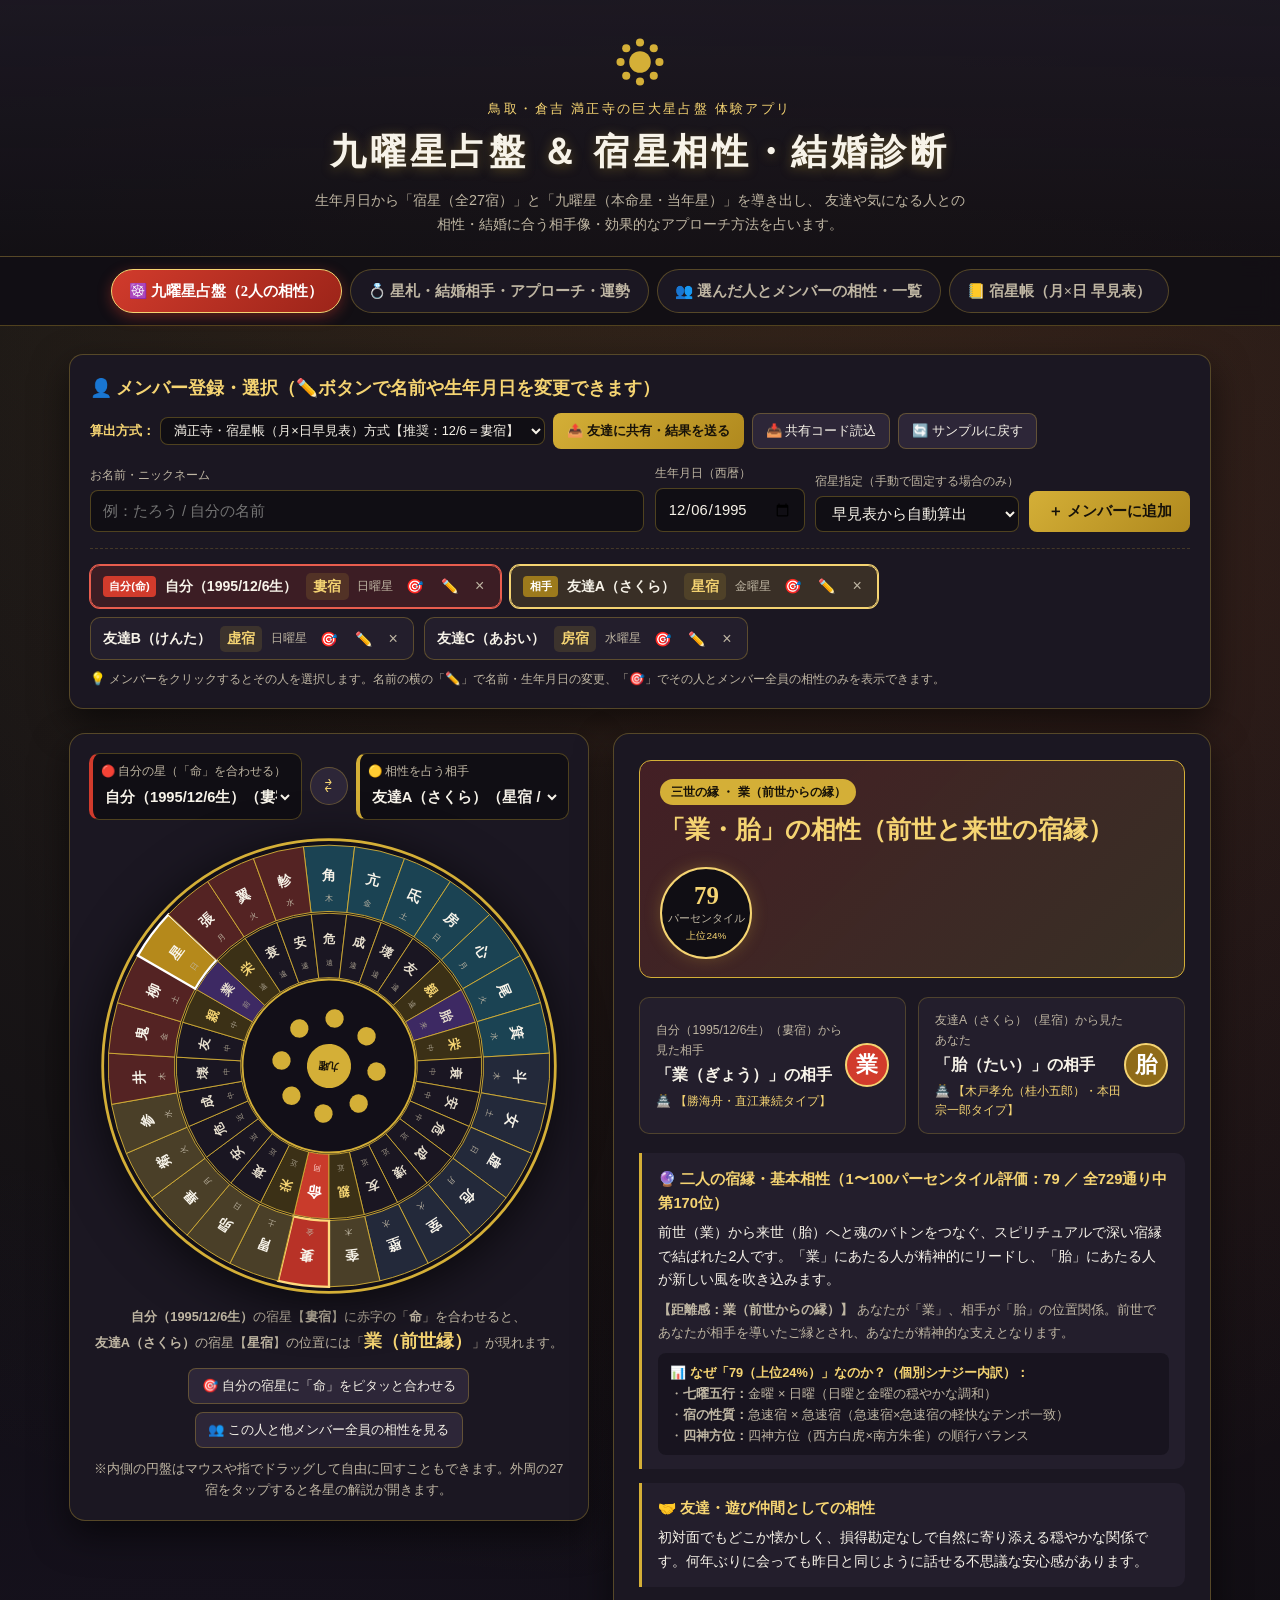
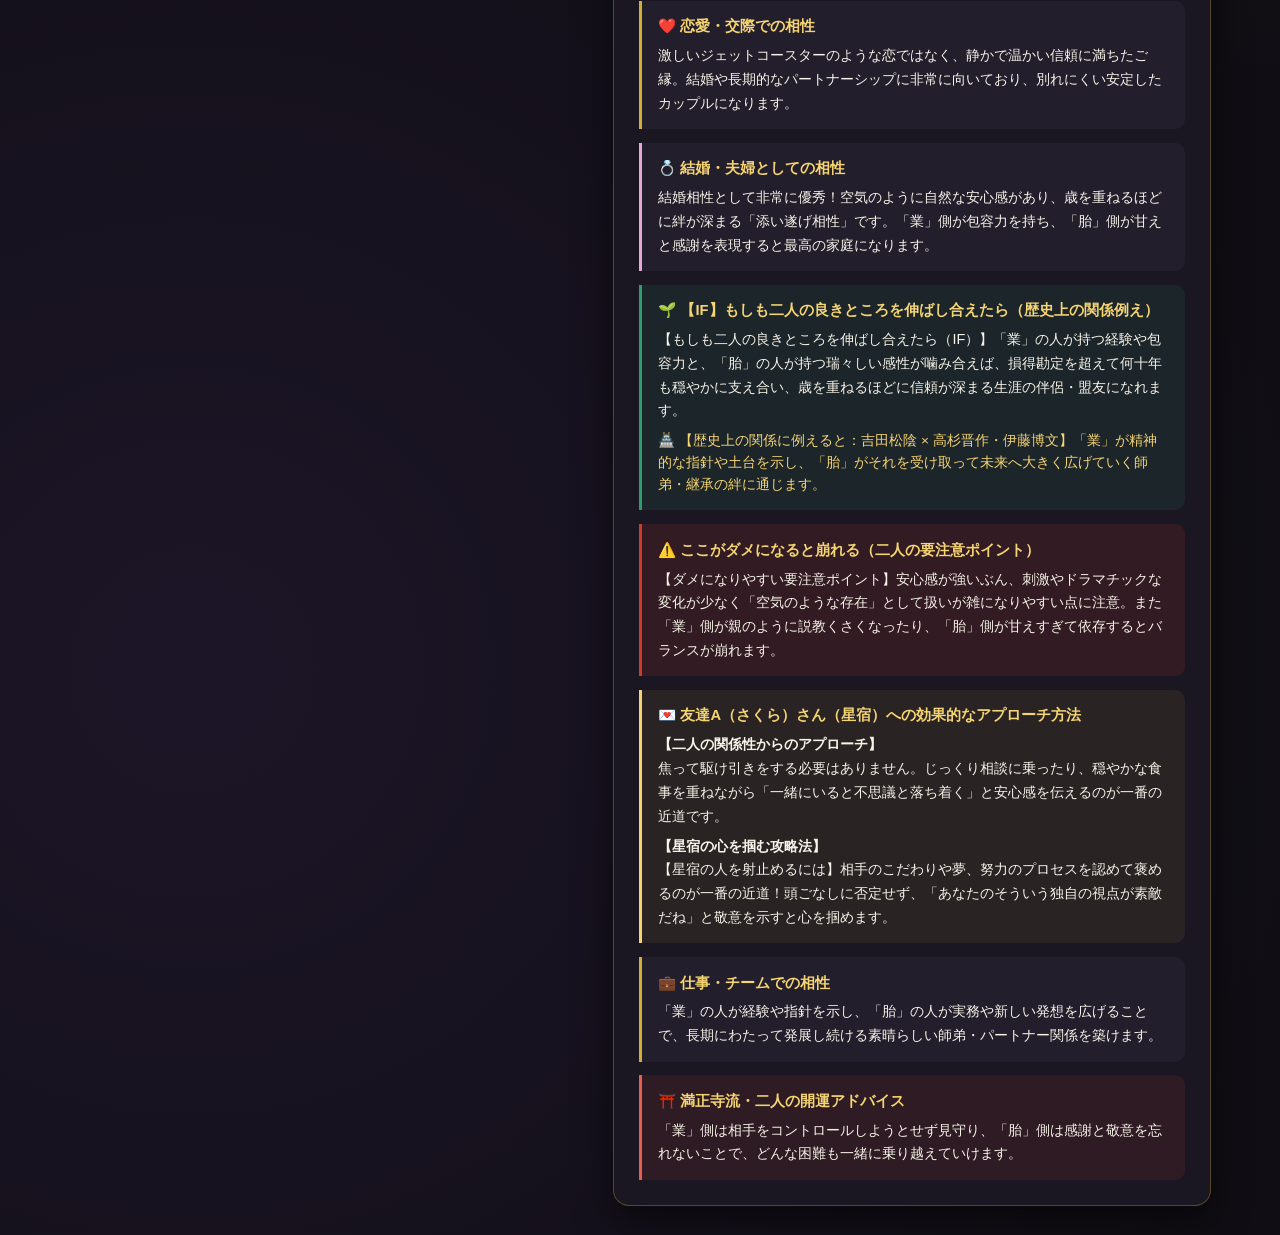
==== commit af51c7ee: "Add direct LINE share links and full state restoration in shared GitHub Pages URL" ====
--- a/index.html
+++ b/index.html
@@ -1338,44 +1338,59 @@
 
   <!-- 友達への共有・結果テキスト送信・単一HTML書き出しモーダル (<dialog>) -->
   <dialog id="share-dialog" class="app-dialog" closedby="any">
-    <h3 style="margin:0 0 0.6rem;color:var(--gold-bright);">📤 友達への共有・診断結果の送信メニュー</h3>
-    <div id="share-file-protocol-notice" style="display:none;background:rgba(209,59,44,0.18);border:1px solid var(--vermilion-soft);border-radius:10px;padding:0.75rem 0.9rem;margin-bottom:1rem;font-family:sans-serif;font-size:0.84rem;">
-      <strong>⚠️ 現在お使いのパソコン内のファイル（<code>file://</code>）として開いています</strong><br>
-      このままアドレスバーのURLをLINE等で送っても、他の人のスマホやPCからは開けません。<br>
-      以下の<strong>① 診断結果テキストをコピーして送る</strong>、または<strong>② メンバー入り1ファイルHTMLを保存して送る</strong>、または<strong>③ Webに無料公開してURL化する</strong>方法をご利用ください。
-    </div>
+    <h3 style="margin:0 0 0.6rem;color:var(--gold-bright);">📤 友達にLINE等で診断結果・画面を共有する</h3>
 
     <div style="display:grid;gap:1rem;font-family:sans-serif;">
-      <!-- 方法1：LINEやチャットにそのまま貼れる診断結果テキスト -->
+      <!-- 方法1：LINEで開ける「結果反映済みWeb共有URL」 -->
+      <div class="compat-detail-item" style="border-left-color:#06C755;background:rgba(6, 199, 85, 0.1);">
+        <h4 style="color:#4ef08c;">① 🌐 今のメンバー＆結果をそのまま開ける「共有リンク（URL）」をLINEで送る（おすすめ！）</h4>
+        <p style="font-size:0.82rem;color:var(--text-muted);margin-bottom:0.55rem;">
+          いま登録しているメンバーの名前・生年月日・選択中の2人の相性結果がすべて詰まった専用URLです。友達がタップするだけで、スマホやPCのブラウザで同じ結果画面が開きます！
+        </p>
+        <div style="display:flex;gap:0.45rem;margin-bottom:0.55rem;">
+          <input type="text" id="share-url-output" class="field-input" style="flex:1;font-size:0.8rem;" readonly>
+          <button type="button" id="copy-web-url-btn" class="btn-primary">🔗 URLをコピー</button>
+        </div>
+        <a id="send-line-direct-btn" href="#" target="_blank" rel="noopener" class="btn-primary" style="display:flex;justify-content:center;align-items:center;gap:0.4rem;width:100%;text-decoration:none;background:#06C755;border-color:#06C755;color:#fff;font-weight:700;">
+          💬 LINEを起動してこの共有URLを友達に送る
+        </a>
+      </div>
+
+      <!-- 方法2：LINEトークにそのまま貼れる診断結果テキスト -->
       <div class="compat-detail-item" style="border-left-color:var(--gold-bright);">
-        <h4>① 📋 LINE・Discord等にそのまま貼れる「診断結果まとめテキスト」をコピー（一番手軽！）</h4>
+        <h4>② 📋 LINEトークにそのまま貼れる「診断結果まとめ長文テキスト」（共有URL付き）</h4>
         <p style="font-size:0.82rem;color:var(--text-muted);margin-bottom:0.5rem;">
-          選んだ人の「宿星・今年の九曜星・結婚観」と「メンバー全員との相性ランキング」をテキストとしてコピーします。URLが開けない相手にもそのままLINEやチャットで送れます！
+          選んだ人の「宿星・今年の九曜星・IFの歴史人物例え・結婚観」と「メンバー全員との相性（1〜100パーセンタイル順位）」＋「共有リンク」をまとめたテキストです。
         </p>
         <div style="display:flex;align-items:center;gap:0.5rem;margin-bottom:0.5rem;flex-wrap:wrap;">
-          <label for="share-focus-member-select" style="font-size:0.8rem;color:var(--gold-bright);font-weight:700;">だれの結果テキストを作る：</label>
+          <label for="share-focus-member-select" style="font-size:0.8rem;color:var(--gold-bright);font-weight:700;">だれを主役にした結果テキストを作る：</label>
           <select id="share-focus-member-select" class="field-input" style="padding:0.3rem 0.6rem;font-size:0.85rem;"></select>
         </div>
         <textarea id="share-summary-textarea" class="field-input" rows="7" style="width:100%;font-size:0.8rem;margin-bottom:0.5rem;line-height:1.5;" readonly></textarea>
-        <button type="button" id="copy-summary-text-btn" class="btn-primary" style="width:100%;">
-          📋 診断結果テキストをコピーする（LINE等にそのまま貼り付け可能）
-        </button>
-      </div>
-
-      <!-- 方法2：メンバーデータ埋め込み済みの1ファイルHTMLをダウンロード -->
+        <div style="display:flex;gap:0.5rem;flex-wrap:wrap;">
+          <button type="button" id="copy-summary-text-btn" class="btn-primary" style="flex:1;min-width:200px;">
+            📋 診断結果テキストをコピーする
+          </button>
+          <button type="button" id="send-line-summary-btn" class="btn-secondary" style="border-color:#06C755;color:#4ef08c;font-weight:700;">
+            💬 このテキストをLINEで送る
+          </button>
+        </div>
+      </div>
+
+      <!-- 方法3：メンバーデータ埋め込み済みの1ファイルHTMLをダウンロード -->
       <div class="compat-detail-item" style="border-left-color:var(--jade);">
-        <h4>② 📦 登録メンバー入り「単一HTMLファイル」をダウンロードして友達に送る</h4>
+        <h4>③ 📦 登録メンバー入り「単一HTMLファイル」を保存して送る（オフライン用）</h4>
         <p style="font-size:0.82rem;color:var(--text-muted);margin-bottom:0.5rem;">
-          デザイン・星データ・現在登録したメンバー全員のデータを<strong>たった1個のHTMLファイル</strong>にまとめて保存します。このファイルをLINEやDiscordで送れば、友達が開くだけで同じメンバーで遊べます。
+          現在登録したメンバー全員のデータを<strong>たった1個のHTMLファイル</strong>にまとめて保存します。ファイル自体をLINEやPCで送りたい場合に便利です。
         </p>
         <button type="button" id="download-standalone-html-btn" class="btn-secondary" style="width:100%;font-weight:700;border-color:var(--gold-bright);color:var(--gold-bright);">
           📥 メンバー入り単一HTMLファイル（.html）を保存する
         </button>
       </div>
 
-      <!-- 方法3：共有コードのコピー＆貼り付け読み込み -->
+      <!-- 方法4：共有コードのコピー＆貼り付け読み込み -->
       <div class="compat-detail-item" style="border-left-color:var(--indigo);">
-        <h4>③ 🔑 メンバー共有コード（コピー＆貼り付けでメンバー復元）</h4>
+        <h4>④ 🔑 メンバー共有コード（コピー＆貼り付けでメンバー復元）</h4>
         <div style="display:flex;gap:0.45rem;margin-bottom:0.55rem;">
           <input type="text" id="share-code-output" class="field-input" style="flex:1;font-size:0.8rem;" readonly>
           <button type="button" id="copy-share-code-btn" class="btn-secondary">コードコピー</button>
@@ -1385,18 +1400,6 @@
           <button type="button" id="apply-share-code-btn" class="btn-primary">読み込む</button>
         </div>
       </div>
-
-      <!-- 方法4：Web公開URL（Webサーバー上で開いている場合） -->
-      <div class="compat-detail-item">
-        <h4>④ 🌐 Web公開用URL（Netlify DropやGitHub Pages等にアップした場合に有効）</h4>
-        <p style="font-size:0.8rem;color:var(--text-muted);margin-bottom:0.4rem;">
-          ※スマホへURLだけで送りたい場合は、<a href="https://app.netlify.com/drop" target="_blank" rel="noopener" style="color:var(--gold-bright);">Netlify Drop</a> 等にこの <code>kuyosei-app</code> フォルダをドラッグ＆ドロップすると無料の <code>https://...</code> URLが作れます。
-        </p>
-        <div style="display:flex;gap:0.45rem;">
-          <input type="text" id="share-url-output" class="field-input" style="flex:1;font-size:0.8rem;" readonly>
-          <button type="button" id="copy-web-url-btn" class="btn-secondary">URLコピー</button>
-        </div>
-      </div>
     </div>
 
     <div style="margin-top:1.1rem;text-align:right;">
